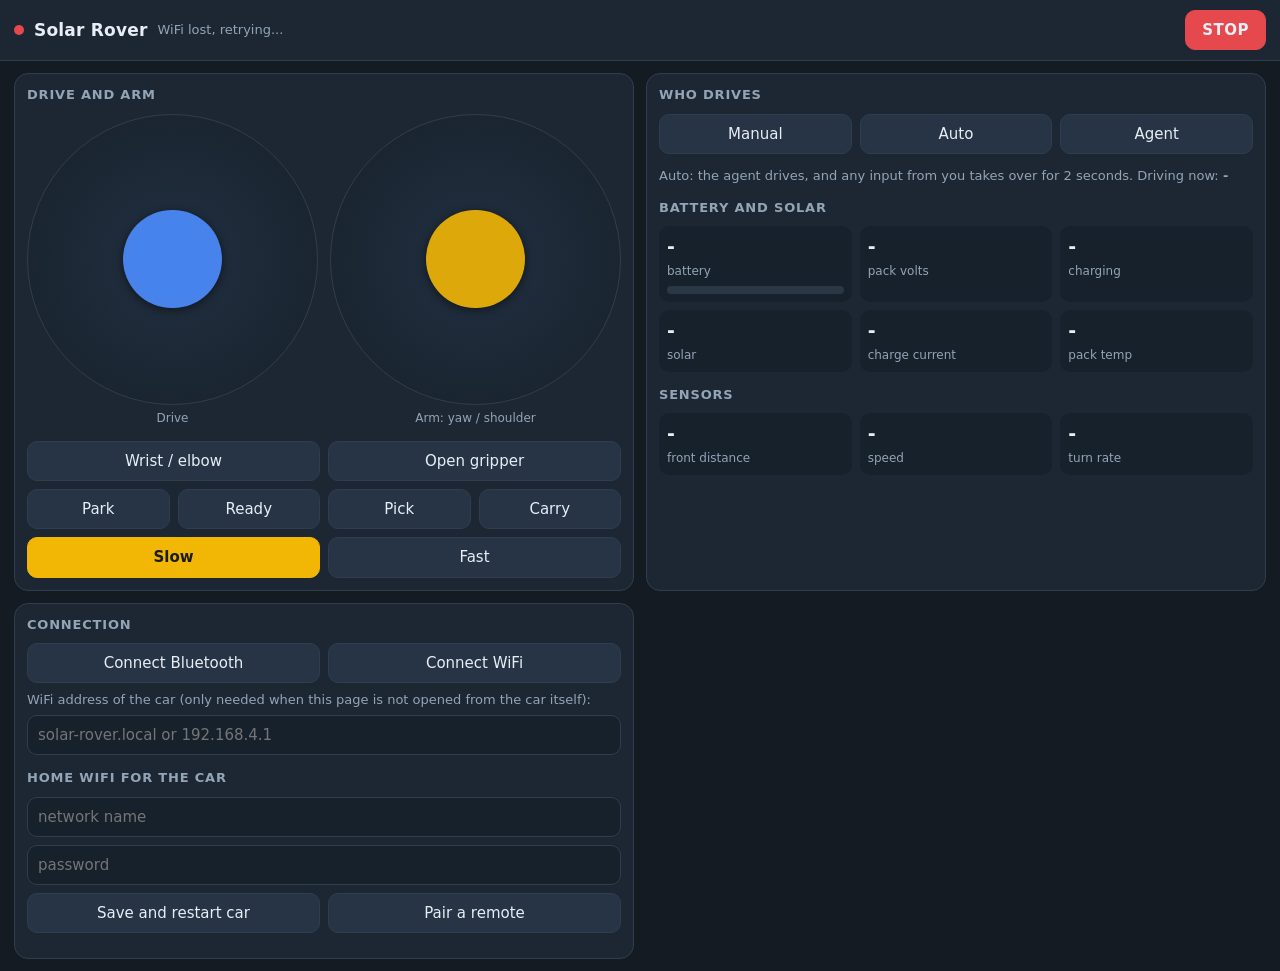
==== firmware/car/web/index.html @ 282fd170 "Solar Rover v0.2: 3D parts, wiring, firmware, phone app, simulator and agent Co-Authored-By: Claude " ====
<!doctype html>
<html lang="en">
<head>
<meta charset="utf-8">
<meta name="viewport" content="width=device-width,initial-scale=1,maximum-scale=1,user-scalable=no">
<meta name="theme-color" content="#1d2733">
<title>Solar Rover</title>
<style>
:root{--bg:#141b23;--panel:#1d2733;--line:#2f3d4d;--text:#e8eef5;--muted:#93a4b6;--accent:#f2b705;--ok:#3fbf7f;--warn:#f2a33a;--bad:#e5484d;--blue:#4c8dff}
*{box-sizing:border-box;-webkit-tap-highlight-color:transparent}
html,body{margin:0;height:100%;background:var(--bg);color:var(--text);font:15px/1.35 system-ui,-apple-system,Segoe UI,Roboto,sans-serif;overscroll-behavior:none}
body{display:flex;flex-direction:column;min-height:100%;user-select:none;-webkit-user-select:none}
header{display:flex;align-items:center;gap:10px;padding:10px 14px;background:var(--panel);border-bottom:1px solid var(--line)}
header h1{font-size:17px;margin:0;font-weight:650;letter-spacing:.2px}
.dot{width:10px;height:10px;border-radius:50%;background:var(--bad);flex:none}
.dot.on{background:var(--ok)}
#link{color:var(--muted);font-size:13px;flex:1;white-space:nowrap;overflow:hidden;text-overflow:ellipsis}
button{font:inherit;color:var(--text);background:#263445;border:1px solid var(--line);border-radius:10px;padding:9px 12px;touch-action:manipulation}
button:active{background:#33465c}
button.sel{background:var(--accent);color:#1b1b1b;border-color:var(--accent);font-weight:650}
#stop{background:var(--bad);border-color:var(--bad);font-weight:750;letter-spacing:.5px;padding:9px 16px}
main{flex:1;display:grid;gap:12px;padding:12px 14px;grid-template-columns:1fr}
@media (min-width:760px){main{grid-template-columns:1fr 1fr}}
.card{background:var(--panel);border:1px solid var(--line);border-radius:14px;padding:12px}
.card h2{font-size:13px;text-transform:uppercase;letter-spacing:.8px;color:var(--muted);margin:0 0 10px;font-weight:600}
.row{display:flex;gap:8px;flex-wrap:wrap}
.row>button{flex:1}
.stats{display:grid;grid-template-columns:repeat(3,1fr);gap:8px}
.stat{background:#17212c;border-radius:10px;padding:8px}
.stat b{display:block;font-size:19px;font-variant-numeric:tabular-nums}
.stat span{font-size:12px;color:var(--muted)}
.bar{height:8px;border-radius:4px;background:#2a3846;overflow:hidden;margin-top:6px}
.bar i{display:block;height:100%;background:var(--ok);width:0}
.pads{display:grid;grid-template-columns:1fr 1fr;gap:12px}
.pad{position:relative;aspect-ratio:1;border-radius:50%;background:radial-gradient(circle,#223041 0,#1a2531 70%);border:1px solid var(--line);touch-action:none}
.pad .knob{position:absolute;left:50%;top:50%;width:34%;height:34%;margin:-17% 0 0 -17%;border-radius:50%;background:var(--blue);opacity:.9;box-shadow:0 2px 10px #0008;pointer-events:none}
.pad.arm .knob{background:var(--accent)}
.pad label{position:absolute;left:0;right:0;bottom:-22px;text-align:center;font-size:12px;color:var(--muted)}
.padwrap{padding-bottom:22px}
input{font:inherit;color:var(--text);background:#17212c;border:1px solid var(--line);border-radius:10px;padding:9px 10px;width:100%}
.muted{color:var(--muted);font-size:13px}
#warn{display:none;background:#4a2a12;border:1px solid var(--warn);color:#ffd9a8;border-radius:10px;padding:8px 10px;margin-bottom:10px}
</style>
</head>
<body>
<header>
  <div class="dot" id="dot"></div>
  <h1>Solar Rover</h1>
  <div id="link">connecting...</div>
  <button id="stop">STOP</button>
</header>
<main>
  <section class="card">
    <div id="warn"></div>
    <h2>Drive and arm</h2>
    <div class="pads">
      <div class="padwrap"><div class="pad" id="padL"><div class="knob"></div><label>Drive</label></div></div>
      <div class="padwrap"><div class="pad arm" id="padR"><div class="knob"></div><label id="armLabel">Arm: yaw / shoulder</label></div></div>
    </div>
    <div class="row" style="margin-top:14px">
      <button id="armAlt">Wrist / elbow</button>
      <button id="grip">Open gripper</button>
    </div>
    <div class="row" style="margin-top:8px">
      <button data-pose="park">Park</button><button data-pose="ready">Ready</button>
      <button data-pose="pick">Pick</button><button data-pose="carry">Carry</button>
    </div>
    <div class="row" style="margin-top:8px">
      <button id="slow" class="sel">Slow</button><button id="fast">Fast</button>
    </div>
  </section>

  <section class="card">
    <h2>Who drives</h2>
    <div class="row">
      <button data-mode="manual">Manual</button>
      <button data-mode="auto">Auto</button>
      <button data-mode="agent">Agent</button>
    </div>
    <p class="muted">Auto: the agent drives, and any input from you takes over for 2 seconds. Driving now: <b id="driver">-</b></p>
    <h2 style="margin-top:14px">Battery and solar</h2>
    <div class="stats">
      <div class="stat"><b id="pct">-</b><span>battery</span><div class="bar"><i id="pctbar"></i></div></div>
      <div class="stat"><b id="volt">-</b><span>pack volts</span></div>
      <div class="stat"><b id="chg">-</b><span>charging</span></div>
      <div class="stat"><b id="sol">-</b><span>solar</span></div>
      <div class="stat"><b id="cur">-</b><span>charge current</span></div>
      <div class="stat"><b id="temp">-</b><span>pack temp</span></div>
    </div>
    <h2 style="margin-top:14px">Sensors</h2>
    <div class="stats">
      <div class="stat"><b id="tof">-</b><span>front distance</span></div>
      <div class="stat"><b id="spd">-</b><span>speed</span></div>
      <div class="stat"><b id="yawr">-</b><span>turn rate</span></div>
    </div>
  </section>

  <section class="card">
    <h2>Connection</h2>
    <div class="row">
      <button id="bleBtn">Connect Bluetooth</button>
      <button id="wsBtn">Connect WiFi</button>
    </div>
    <p class="muted" style="margin:8px 0 6px">WiFi address of the car (only needed when this page is not opened from the car itself):</p>
    <input id="host" placeholder="solar-rover.local or 192.168.4.1">
    <h2 style="margin-top:14px">Home WiFi for the car</h2>
    <div class="row"><input id="ssid" placeholder="network name"><input id="pass" type="password" placeholder="password"></div>
    <div class="row" style="margin-top:8px"><button id="saveWifi">Save and restart car</button><button id="pair">Pair a remote</button></div>
    <p class="muted" id="reply"></p>
  </section>
</main>
<script>
(() => {
  const $ = id => document.getElementById(id);
  const NUS = '6e400001-b5a3-f393-e0a9-e50e24dcca9e', NUS_RX = '6e400002-b5a3-f393-e0a9-e50e24dcca9e', NUS_TX = '6e400003-b5a3-f393-e0a9-e50e24dcca9e';
  let ws = null, ble = null, bleBuf = '', connected = false;
  let armAlt = false, gripOpen = false, fast = false;
  const drive = {x: 0, y: 0, on: false}, armPad = {x: 0, y: 0, on: false};

  function setLink(on, text) { connected = on; $('dot').classList.toggle('on', on); $('link').textContent = text; }

  // ---------- transport ----------
  function send(line) {
    if (ws && ws.readyState === 1) ws.send(line);
    else if (ble) ble.writeValueWithoutResponse(new TextEncoder().encode(line + '\n')).catch(() => {});
  }
  function connectWs(host) {
    if (ws) try { ws.close(); } catch (e) {}
    ws = new WebSocket('ws://' + host + '/ws');
    setLink(false, 'connecting to ' + host + '...');
    ws.onopen = () => setLink(true, 'WiFi: ' + host);
    ws.onclose = () => { setLink(false, 'WiFi lost, retrying...'); setTimeout(() => connectWs(host), 1500); };
    ws.onmessage = e => onLine(e.data);
  }
  async function connectBle() {
    if (!navigator.bluetooth) { $('reply').textContent = 'This browser has no Web Bluetooth. Use Chrome on Android/desktop over https, or the Bluefruit Connect app (Controller > Control Pad).'; return; }
    try {
      const dev = await navigator.bluetooth.requestDevice({filters: [{services: [NUS]}]});
      const srv = await dev.gatt.connect();
      const svc = await srv.getPrimaryService(NUS);
      ble = await svc.getCharacteristic(NUS_RX);
      const tx = await svc.getCharacteristic(NUS_TX);
      await tx.startNotifications();
      tx.addEventListener('characteristicvaluechanged', ev => {
        bleBuf += new TextDecoder().decode(ev.target.value);
        let i; while ((i = bleBuf.indexOf('\n')) >= 0) { onLine(bleBuf.slice(0, i)); bleBuf = bleBuf.slice(i + 1); }
      });
      dev.addEventListener('gattserverdisconnected', () => { ble = null; setLink(false, 'Bluetooth disconnected'); });
      setLink(true, 'Bluetooth: ' + (dev.name || 'SolarRover'));
    } catch (e) { $('reply').textContent = 'Bluetooth: ' + e.message; }
  }

  // ---------- telemetry ----------
  function onLine(line) {
    if (!line || line[0] !== '{') { $('reply').textContent = line; return; }
    let t; try { t = JSON.parse(line); } catch (e) { return; }
    const pct = Math.round(t.bat_pct);
    $('pct').textContent = pct + '%';
    const bar = $('pctbar'); bar.style.width = pct + '%';
    bar.style.background = pct < 15 ? 'var(--bad)' : pct < 30 ? 'var(--warn)' : 'var(--ok)';
    $('volt').textContent = t.bat_v.toFixed(2) + ' V';
    $('chg').textContent = t.chg;
    $('sol').textContent = (t.sol_mw / 1000).toFixed(2) + ' W';
    $('cur').textContent = Math.round(t.chg_ma) + ' mA';
    $('temp').textContent = t.temp_c.toFixed(0) + ' °C';
    $('tof').textContent = t.tof < 0 ? '-' : (t.tof / 10).toFixed(0) + ' cm';
    const v = (t.spd[0] + t.spd[1] + t.spd[2] + t.spd[3]) / 4;
    $('spd').textContent = (v / 1000).toFixed(2) + ' m/s';
    $('yawr').textContent = t.imu[5].toFixed(0) + ' °/s';
    $('driver').textContent = t.src + (t.ovr ? ' (you have control)' : '');
    document.querySelectorAll('[data-mode]').forEach(b => b.classList.toggle('sel', b.dataset.mode === t.mode));
    const w = $('warn');
    if (t.crit) { w.style.display = 'block'; w.textContent = 'Battery critical: the car has parked and stopped. Put it in the sun or plug in the charger.'; }
    else if (t.low) { w.style.display = 'block'; w.textContent = 'Battery low: in Auto/Agent mode the car will look for sun and park.'; }
    else w.style.display = 'none';
  }

  // ---------- joysticks ----------
  function pad(el, state) {
    const knob = el.querySelector('.knob');
    let id = null;
    const move = e => {
      const r = el.getBoundingClientRect(), R = r.width / 2;
      let x = (e.clientX - r.left - R) / R, y = -(e.clientY - r.top - R) / R;
      const m = Math.hypot(x, y); if (m > 1) { x /= m; y /= m; }
      state.x = x; state.y = y;
      knob.style.transform = `translate(${x * R * 0.66}px,${-y * R * 0.66}px)`;
    };
    el.addEventListener('pointerdown', e => { id = e.pointerId; el.setPointerCapture(id); state.on = true; move(e); });
    el.addEventListener('pointermove', e => { if (e.pointerId === id) move(e); });
    const up = e => { if (e.pointerId !== id) return; id = null; state.on = false; state.x = state.y = 0; knob.style.transform = ''; };
    el.addEventListener('pointerup', up); el.addEventListener('pointercancel', up);
  }
  pad($('padL'), drive); pad($('padR'), armPad);

  const dz = v => Math.abs(v) < 0.08 ? 0 : v;
  let wasDriving = false, wasArming = false;
  setInterval(() => {
    if (!connected) return;
    const k = fast ? 1000 : 500;
    if (drive.on) { send(`V ${Math.round(dz(drive.y) * k)} ${Math.round(-dz(drive.x) * k * 0.8)}`); wasDriving = true; }
    else if (wasDriving) { send('V 0 0'); wasDriving = false; }
    if (armPad.on) {
      const [jx, jy] = armAlt ? ['wrist', 'elbow'] : ['yaw', 'shoulder'];
      send(`J ${jx} ${Math.round(-dz(armPad.x) * 90)}`);
      send(`J ${jy} ${Math.round((armAlt ? -1 : 1) * dz(armPad.y) * 60)}`);
      wasArming = true;
    } else if (wasArming) { wasArming = false; }
    if (!drive.on && !armPad.on) send('H');
  }, 60);

  // ---------- buttons ----------
  $('stop').onclick = () => send('S');
  $('armAlt').onclick = () => { armAlt = !armAlt; $('armAlt').classList.toggle('sel', armAlt); $('armLabel').textContent = armAlt ? 'Arm: wrist / elbow' : 'Arm: yaw / shoulder'; };
  $('grip').onclick = () => { gripOpen = !gripOpen; send('G ' + (gripOpen ? 90 : 0)); $('grip').textContent = gripOpen ? 'Close gripper' : 'Open gripper'; };
  document.querySelectorAll('[data-pose]').forEach(b => b.onclick = () => send('P ' + b.dataset.pose));
  document.querySelectorAll('[data-mode]').forEach(b => b.onclick = () => send('M ' + b.dataset.mode));
  $('slow').onclick = () => { fast = false; $('slow').classList.add('sel'); $('fast').classList.remove('sel'); };
  $('fast').onclick = () => { fast = true; $('fast').classList.add('sel'); $('slow').classList.remove('sel'); };
  $('bleBtn').onclick = connectBle;
  $('wsBtn').onclick = () => { const h = $('host').value.trim() || location.host; if (h) { localStorage.setItem('host', h); connectWs(h); } };
  $('saveWifi').onclick = () => { const s = $('ssid').value.trim(), p = $('pass').value; if (s && !/\s/.test(s + p)) { send(`WIFI ${s} ${p}`); setTimeout(() => send('RESTART'), 300); } else $('reply').textContent = 'Name and password cannot contain spaces.'; };
  $('pair').onclick = () => send('PAIR');

  // ---------- start ----------
  try { $('host').value = localStorage.getItem('host') || ''; } catch (e) {}
  if (location.protocol === 'http:' && location.host) connectWs(location.host);
  else setLink(false, 'not connected: use Bluetooth or enter the car address');
})();
</script>
</body>
</html>
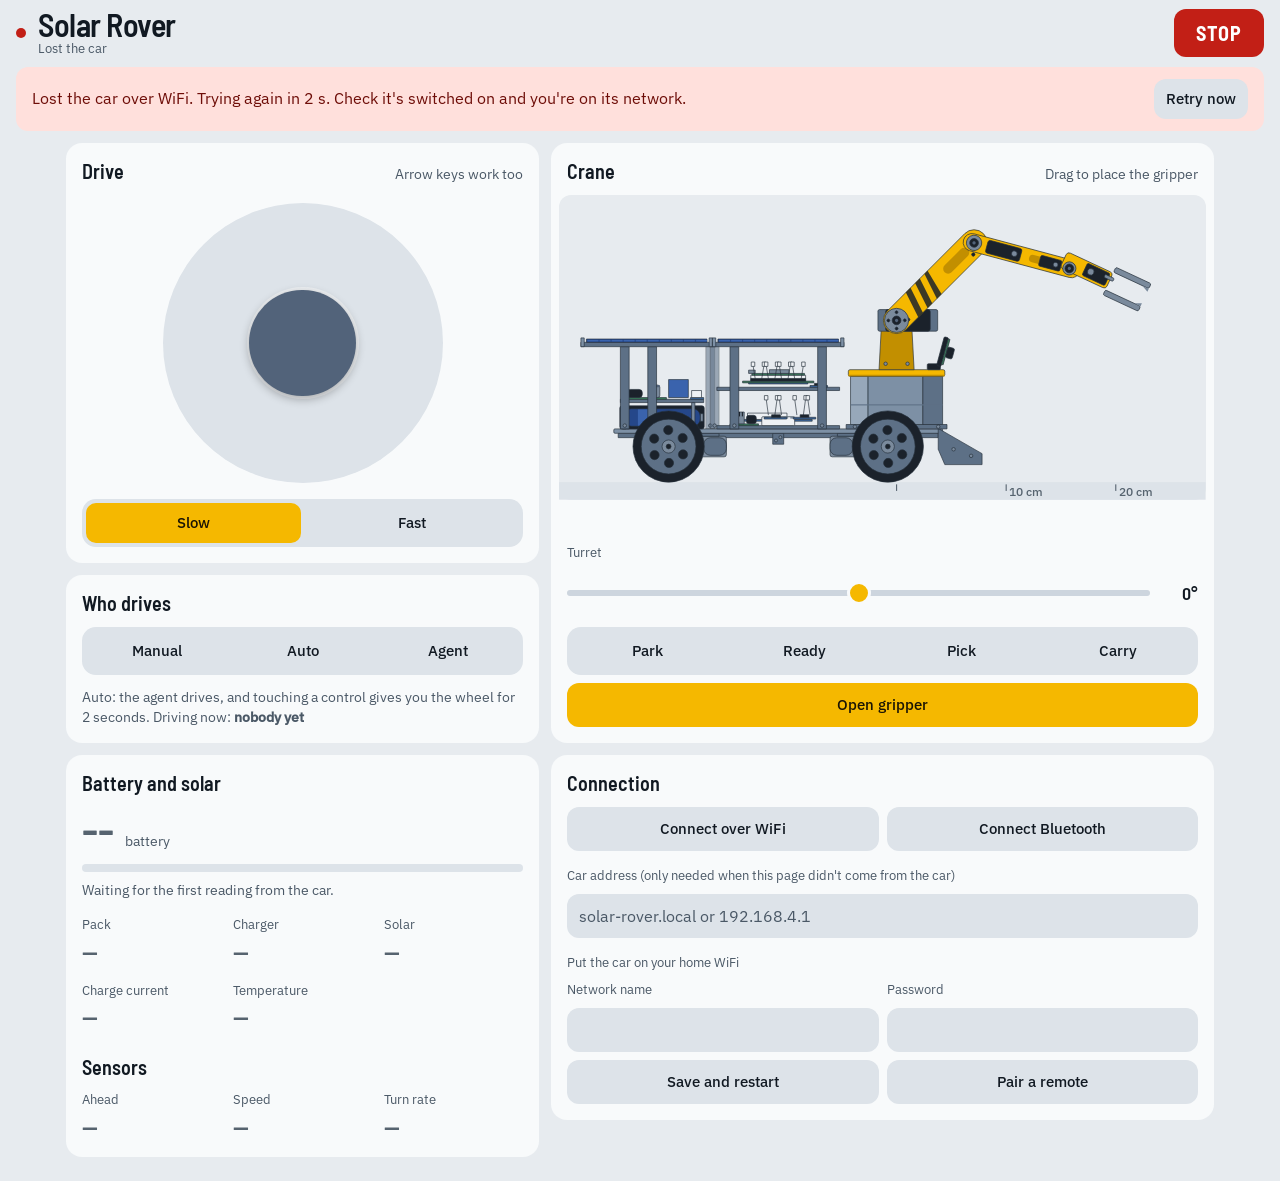
==== commit 986efdf7: "Field Service redesign: phone app, website and README banner Applies the design staged in the "Desig" ====
--- a/firmware/car/web/index.html
+++ b/firmware/car/web/index.html
@@ -2,139 +2,240 @@
 <html lang="en">
 <head>
 <meta charset="utf-8">
-<meta name="viewport" content="width=device-width,initial-scale=1,maximum-scale=1,user-scalable=no">
-<meta name="theme-color" content="#1d2733">
+<meta name="viewport" content="width=device-width,initial-scale=1,viewport-fit=cover">
+<meta name="theme-color" content="#11171e" media="(prefers-color-scheme: dark)">
+<meta name="theme-color" content="#e7ebef" media="(prefers-color-scheme: light)">
 <title>Solar Rover</title>
+<!-- scripts/embed_web.py inlines tokens.css, crane.js and the fonts when this page goes into the firmware -->
+<link rel="stylesheet" href="tokens.css">
 <style>
-:root{--bg:#141b23;--panel:#1d2733;--line:#2f3d4d;--text:#e8eef5;--muted:#93a4b6;--accent:#f2b705;--ok:#3fbf7f;--warn:#f2a33a;--bad:#e5484d;--blue:#4c8dff}
+/* The crane operator's console: drive on the left thumb, crane on the right, STOP always on screen. */
 *{box-sizing:border-box;-webkit-tap-highlight-color:transparent}
-html,body{margin:0;height:100%;background:var(--bg);color:var(--text);font:15px/1.35 system-ui,-apple-system,Segoe UI,Roboto,sans-serif;overscroll-behavior:none}
-body{display:flex;flex-direction:column;min-height:100%;user-select:none;-webkit-user-select:none}
-header{display:flex;align-items:center;gap:10px;padding:10px 14px;background:var(--panel);border-bottom:1px solid var(--line)}
-header h1{font-size:17px;margin:0;font-weight:650;letter-spacing:.2px}
-.dot{width:10px;height:10px;border-radius:50%;background:var(--bad);flex:none}
-.dot.on{background:var(--ok)}
-#link{color:var(--muted);font-size:13px;flex:1;white-space:nowrap;overflow:hidden;text-overflow:ellipsis}
-button{font:inherit;color:var(--text);background:#263445;border:1px solid var(--line);border-radius:10px;padding:9px 12px;touch-action:manipulation}
-button:active{background:#33465c}
-button.sel{background:var(--accent);color:#1b1b1b;border-color:var(--accent);font-weight:650}
-#stop{background:var(--bad);border-color:var(--bad);font-weight:750;letter-spacing:.5px;padding:9px 16px}
-main{flex:1;display:grid;gap:12px;padding:12px 14px;grid-template-columns:1fr}
-@media (min-width:760px){main{grid-template-columns:1fr 1fr}}
-.card{background:var(--panel);border:1px solid var(--line);border-radius:14px;padding:12px}
-.card h2{font-size:13px;text-transform:uppercase;letter-spacing:.8px;color:var(--muted);margin:0 0 10px;font-weight:600}
-.row{display:flex;gap:8px;flex-wrap:wrap}
-.row>button{flex:1}
-.stats{display:grid;grid-template-columns:repeat(3,1fr);gap:8px}
-.stat{background:#17212c;border-radius:10px;padding:8px}
-.stat b{display:block;font-size:19px;font-variant-numeric:tabular-nums}
-.stat span{font-size:12px;color:var(--muted)}
-.bar{height:8px;border-radius:4px;background:#2a3846;overflow:hidden;margin-top:6px}
-.bar i{display:block;height:100%;background:var(--ok);width:0}
-.pads{display:grid;grid-template-columns:1fr 1fr;gap:12px}
-.pad{position:relative;aspect-ratio:1;border-radius:50%;background:radial-gradient(circle,#223041 0,#1a2531 70%);border:1px solid var(--line);touch-action:none}
-.pad .knob{position:absolute;left:50%;top:50%;width:34%;height:34%;margin:-17% 0 0 -17%;border-radius:50%;background:var(--blue);opacity:.9;box-shadow:0 2px 10px #0008;pointer-events:none}
-.pad.arm .knob{background:var(--accent)}
-.pad label{position:absolute;left:0;right:0;bottom:-22px;text-align:center;font-size:12px;color:var(--muted)}
-.padwrap{padding-bottom:22px}
-input{font:inherit;color:var(--text);background:#17212c;border:1px solid var(--line);border-radius:10px;padding:9px 10px;width:100%}
-.muted{color:var(--muted);font-size:13px}
-#warn{display:none;background:#4a2a12;border:1px solid var(--warn);color:#ffd9a8;border-radius:10px;padding:8px 10px;margin-bottom:10px}
+html{background:var(--ground);color:var(--ink);font:400 16px/1.45 var(--text);overscroll-behavior:none;-webkit-text-size-adjust:100%}
+body{margin:0;min-height:100dvh;padding-bottom:env(safe-area-inset-bottom)}
+h1,h2{font-family:var(--display);font-weight:600;margin:0}
+p{margin:0}
+
+/* ---------- header ---------- */
+header{position:sticky;top:0;z-index:3;display:flex;align-items:center;gap:var(--s3);padding:var(--s2) var(--s4);padding-top:max(var(--s2),env(safe-area-inset-top));background:var(--ground)}
+.dot{width:10px;height:10px;border-radius:50%;background:var(--bad);flex:none;transition:background-color var(--t-ui) ease}
+body.connecting .dot{background:var(--warn);animation:pulse 1.2s ease-in-out infinite alternate}
+body.live .dot{background:var(--ok)}
+@keyframes pulse{to{opacity:.35}}
+.id{flex:1;min-width:0}
+h1{font-size:32px;line-height:1;letter-spacing:-.015em}
+#link{display:block;color:var(--ink-2);font-size:13px;white-space:nowrap;overflow:hidden;text-overflow:ellipsis}
+#stop{min-height:48px;padding:0 22px;border:0;border-radius:var(--r-m);background:var(--stop);color:var(--on-stop);font:700 20px/1 var(--display);letter-spacing:.04em;transition:transform var(--t-press) var(--ease-out)}
+#stop:active{transform:scale(.96);filter:brightness(.9)}
+
+/* ---------- link state banner: loading, lost, low battery ---------- */
+.banner{display:flex;align-items:center;gap:var(--s3);margin:0 var(--s4) var(--s3);padding:var(--s3) var(--s4);border-radius:var(--r-m);background:var(--raised);color:var(--ink)}
+.banner p{flex:1}
+.banner.warn{background:var(--warn-bg);color:var(--warn-ink)}
+.banner.bad{background:var(--bad-bg);color:var(--bad-ink)}
+.banner button{flex:none;min-height:40px}
+.banner[hidden]{display:none}
+
+/* ---------- layout ---------- */
+main{display:grid;gap:var(--s3);padding:0 var(--s4) var(--s5)}
+/* wide screens: drive on the left thumb, crane on the right, the rest below in reading order */
+@media (min-width:700px){
+  main{grid-template-columns:minmax(0,5fr) minmax(0,7fr);align-items:start;max-width:1180px;margin:0 auto}
+  #p-drive{grid-area:1/1}#p-crane{grid-area:1/2/3/3}#p-mode{grid-area:2/1}#p-bat{grid-area:3/1}#p-conn{grid-area:3/2}
+}
+section{background:var(--panel);border-radius:var(--r-l);padding:var(--s4)}
+h2{font-size:20px;line-height:1.2;margin-bottom:var(--s3)}
+.sub{display:flex;align-items:baseline;justify-content:space-between;gap:var(--s3)}
+.hint{color:var(--ink-2);font-size:14px;text-wrap:pretty}
+.label{display:block;font-size:13px;color:var(--ink-2);margin:var(--s4) 0 var(--s2)}
+
+/* ---------- buttons ---------- */
+button{font:500 15px/1.2 var(--text);color:var(--ink);background:var(--raised);border:0;border-radius:var(--r-m);min-height:44px;padding:var(--s2) var(--s3);touch-action:manipulation;cursor:pointer;
+  transition:transform var(--t-press) var(--ease-out),background-color var(--t-ui) ease}
+button:active{transform:scale(.97);background:var(--raised-2)}
+button.primary{background:var(--hazard);color:var(--on-hazard)}
+.row{display:flex;gap:var(--s2)}
+.row>*{flex:1}
+.seg{display:flex;gap:var(--s1);padding:var(--s1);background:var(--raised);border-radius:14px}
+.seg>button{flex:1;min-height:40px;background:transparent;border-radius:10px;padding:var(--s2) var(--s1)}
+.seg>button:active{background:var(--raised-2)}
+.seg>button.sel{background:var(--hazard);color:var(--on-hazard)}
+
+/* ---------- drive stick ---------- */
+.stick-wrap{display:grid;place-items:center;padding:var(--s2) 0 var(--s4)}
+.pad{position:relative;width:min(100%,280px);aspect-ratio:1;border-radius:50%;background:var(--raised);touch-action:none;cursor:grab}
+.pad::before{content:"";position:absolute;inset:30%;border-radius:50%;background:var(--panel);opacity:.6}
+.knob{position:absolute;left:31%;top:31%;width:38%;height:38%;border-radius:50%;background:var(--steel);pointer-events:none;box-shadow:0 3px 10px rgb(0 0 0 / .3)}
+/* the knob springs home with a little overshoot: a heavy, well-damped return */
+.knob.back{transition:transform .32s cubic-bezier(.34,1.36,.64,1)}
+.pad:focus-visible{outline-offset:6px}
+
+/* ---------- crane ---------- */
+.crane-box{margin:0 calc(-1 * var(--s2));border-radius:var(--r-m);background:var(--ground);cursor:crosshair}
+#craneStatus{min-height:1.45em;margin-top:var(--s2)}
+#craneStatus.err{color:var(--bad)}
+.yaw{display:flex;align-items:center;gap:var(--s3)}
+.yaw output{font:600 18px/1 var(--display);font-variant-numeric:tabular-nums;min-width:4ch;text-align:right}
+input[type=range]{flex:1;height:44px;margin:0;background:none;-webkit-appearance:none;appearance:none;cursor:pointer}
+input[type=range]::-webkit-slider-runnable-track{height:6px;border-radius:3px;background:var(--raised-2)}
+input[type=range]::-moz-range-track{height:6px;border-radius:3px;background:var(--raised-2)}
+input[type=range]::-webkit-slider-thumb{-webkit-appearance:none;width:24px;height:24px;margin-top:-9px;border-radius:50%;background:var(--hazard);border:3px solid var(--panel);transition:transform var(--t-press) var(--ease-out)}
+input[type=range]::-moz-range-thumb{width:18px;height:18px;border-radius:50%;background:var(--hazard);border:3px solid var(--panel)}
+input[type=range]:active::-webkit-slider-thumb{transform:scale(1.15)}
+
+/* ---------- telemetry ---------- */
+.battery{display:flex;align-items:baseline;gap:var(--s3)}
+.big{font:600 44px/1 var(--display);font-variant-numeric:tabular-nums;letter-spacing:-.01em}
+.bar{height:8px;border-radius:4px;background:var(--raised);overflow:hidden;margin:var(--s3) 0 var(--s1)}
+.bar i{display:block;height:100%;width:0;background:var(--ok);transition:width .5s var(--ease-out),background-color .3s ease}
+dl{display:grid;grid-template-columns:repeat(3,minmax(0,1fr));gap:var(--s4) var(--s3);margin:var(--s4) 0 0}
+dl div{min-width:0}
+dt{font-size:13px;color:var(--ink-2)}
+dd{margin:2px 0 0;font:600 25px/1.15 var(--display);font-variant-numeric:tabular-nums;white-space:nowrap;overflow:hidden;text-overflow:ellipsis}
+/* no reading yet, or the link dropped: numbers go grey so stale values never look live */
+body:not(.live) .tele :is(dd,.big){color:var(--ink-3)}
+.tele :is(dd,.big){transition:color .3s ease}
+#waiting{margin-top:var(--s2)}
+
+/* ---------- connection form ---------- */
+input:not([type]),input[type=password]{font:inherit;color:var(--ink);background:var(--raised);border:0;border-radius:var(--r-m);min-height:44px;padding:10px 12px;width:100%}
+input::placeholder{color:var(--ink-2);opacity:1}
+.form-row{display:grid;grid-template-columns:1fr 1fr;gap:var(--s2)}
+#reply:empty{display:none}
+#reply{margin-top:var(--s3)}
+
+@media (prefers-reduced-motion:reduce){
+  button,#stop,.knob.back,.bar i,.tele :is(dd,.big),.dot{transition:none}
+  button:active,#stop:active{transform:none}
+  body.connecting .dot{animation:none}
+}
 </style>
 </head>
-<body>
+<body class="connecting">
 <header>
-  <div class="dot" id="dot"></div>
-  <h1>Solar Rover</h1>
-  <div id="link">connecting...</div>
-  <button id="stop">STOP</button>
+  <div class="dot" aria-hidden="true"></div>
+  <div class="id">
+    <h1>Solar Rover</h1>
+    <span id="link">Connecting…</span>
+  </div>
+  <button id="stop" aria-label="Stop the car now (Escape)">STOP</button>
 </header>
+
+<div class="banner" id="linkBanner" role="status" aria-live="polite" hidden><p id="linkText"></p><button id="retry" hidden>Retry now</button></div>
+<div class="banner" id="warn" role="alert" hidden></div>
+
 <main>
-  <section class="card">
-    <div id="warn"></div>
-    <h2>Drive and arm</h2>
-    <div class="pads">
-      <div class="padwrap"><div class="pad" id="padL"><div class="knob"></div><label>Drive</label></div></div>
-      <div class="padwrap"><div class="pad arm" id="padR"><div class="knob"></div><label id="armLabel">Arm: yaw / shoulder</label></div></div>
-    </div>
-    <div class="row" style="margin-top:14px">
-      <button id="armAlt">Wrist / elbow</button>
-      <button id="grip">Open gripper</button>
-    </div>
-    <div class="row" style="margin-top:8px">
-      <button data-pose="park">Park</button><button data-pose="ready">Ready</button>
-      <button data-pose="pick">Pick</button><button data-pose="carry">Carry</button>
-    </div>
-    <div class="row" style="margin-top:8px">
-      <button id="slow" class="sel">Slow</button><button id="fast">Fast</button>
-    </div>
-  </section>
-
-  <section class="card">
-    <h2>Who drives</h2>
-    <div class="row">
-      <button data-mode="manual">Manual</button>
-      <button data-mode="auto">Auto</button>
-      <button data-mode="agent">Agent</button>
-    </div>
-    <p class="muted">Auto: the agent drives, and any input from you takes over for 2 seconds. Driving now: <b id="driver">-</b></p>
-    <h2 style="margin-top:14px">Battery and solar</h2>
-    <div class="stats">
-      <div class="stat"><b id="pct">-</b><span>battery</span><div class="bar"><i id="pctbar"></i></div></div>
-      <div class="stat"><b id="volt">-</b><span>pack volts</span></div>
-      <div class="stat"><b id="chg">-</b><span>charging</span></div>
-      <div class="stat"><b id="sol">-</b><span>solar</span></div>
-      <div class="stat"><b id="cur">-</b><span>charge current</span></div>
-      <div class="stat"><b id="temp">-</b><span>pack temp</span></div>
-    </div>
-    <h2 style="margin-top:14px">Sensors</h2>
-    <div class="stats">
-      <div class="stat"><b id="tof">-</b><span>front distance</span></div>
-      <div class="stat"><b id="spd">-</b><span>speed</span></div>
-      <div class="stat"><b id="yawr">-</b><span>turn rate</span></div>
-    </div>
-  </section>
-
-  <section class="card">
-    <h2>Connection</h2>
-    <div class="row">
-      <button id="bleBtn">Connect Bluetooth</button>
-      <button id="wsBtn">Connect WiFi</button>
-    </div>
-    <p class="muted" style="margin:8px 0 6px">WiFi address of the car (only needed when this page is not opened from the car itself):</p>
-    <input id="host" placeholder="solar-rover.local or 192.168.4.1">
-    <h2 style="margin-top:14px">Home WiFi for the car</h2>
-    <div class="row"><input id="ssid" placeholder="network name"><input id="pass" type="password" placeholder="password"></div>
-    <div class="row" style="margin-top:8px"><button id="saveWifi">Save and restart car</button><button id="pair">Pair a remote</button></div>
-    <p class="muted" id="reply"></p>
-  </section>
+    <section id="p-drive" aria-labelledby="hDrive">
+      <div class="sub"><h2 id="hDrive">Drive</h2><span class="hint">Arrow keys work too</span></div>
+      <div class="stick-wrap">
+        <div class="pad" id="pad" tabindex="0" role="application" aria-label="Drive stick. Drag, or use the arrow keys: up is forward, left and right turn."><div class="knob"></div></div>
+      </div>
+      <div class="seg" role="group" aria-label="Top speed">
+        <button id="slow" class="sel" aria-pressed="true">Slow</button><button id="fast" aria-pressed="false">Fast</button>
+      </div>
+    </section>
+    <section id="p-crane" aria-labelledby="hCrane">
+      <div class="sub"><h2 id="hCrane">Crane</h2><span class="hint">Drag to place the gripper</span></div>
+      <div class="crane-box" id="crane"></div>
+      <p class="hint" id="craneStatus" role="status" aria-live="polite"></p>
+      <label class="label" for="yaw">Turret</label>
+      <div class="yaw"><input type="range" id="yaw" min="-90" max="90" step="5" value="0" aria-describedby="yawOut"><output id="yawOut" for="yaw">0°</output></div>
+      <div class="seg" role="group" aria-label="Arm poses" style="margin-top:var(--s3)">
+        <button data-pose="park">Park</button><button data-pose="ready">Ready</button><button data-pose="pick">Pick</button><button data-pose="carry">Carry</button>
+      </div>
+      <button class="primary" id="grip" aria-pressed="false" style="width:100%;margin-top:var(--s2)">Open gripper</button>
+    </section>
+    <section id="p-mode" aria-labelledby="hMode">
+      <h2 id="hMode">Who drives</h2>
+      <div class="seg" role="group" aria-labelledby="hMode">
+        <button data-mode="manual" aria-pressed="false">Manual</button>
+        <button data-mode="auto" aria-pressed="false">Auto</button>
+        <button data-mode="agent" aria-pressed="false">Agent</button>
+      </div>
+      <p class="hint" style="margin-top:var(--s3)">Auto: the agent drives, and touching a control gives you the wheel for 2 seconds. Driving now: <b id="driver">nobody yet</b></p>
+    </section>
+    <section id="p-bat" class="tele" aria-labelledby="hBat">
+      <h2 id="hBat">Battery and solar</h2>
+      <div class="battery"><span class="big" id="pct">--</span><span class="hint">battery</span></div>
+      <div class="bar" aria-hidden="true"><i id="pctbar"></i></div>
+      <p class="hint" id="waiting">Waiting for the first reading from the car.</p>
+      <dl>
+        <div><dt>Pack</dt><dd id="volt">--</dd></div>
+        <div><dt>Charger</dt><dd id="chg">--</dd></div>
+        <div><dt>Solar</dt><dd id="sol">--</dd></div>
+        <div><dt>Charge current</dt><dd id="cur">--</dd></div>
+        <div><dt>Temperature</dt><dd id="temp">--</dd></div>
+      </dl>
+      <h2 style="margin-top:var(--s5)">Sensors</h2>
+      <dl style="margin-top:0">
+        <div><dt>Ahead</dt><dd id="tof">--</dd></div>
+        <div><dt>Speed</dt><dd id="spd">--</dd></div>
+        <div><dt>Turn rate</dt><dd id="yawr">--</dd></div>
+      </dl>
+    </section>
+    <section id="p-conn" aria-labelledby="hConn">
+      <h2 id="hConn">Connection</h2>
+      <div class="row">
+        <button id="wsBtn">Connect over WiFi</button>
+        <button id="bleBtn">Connect Bluetooth</button>
+      </div>
+      <label class="label" for="host">Car address (only needed when this page didn't come from the car)</label>
+      <input id="host" placeholder="solar-rover.local or 192.168.4.1" autocomplete="off" autocapitalize="off" spellcheck="false">
+      <span class="label">Put the car on your home WiFi</span>
+      <div class="form-row">
+        <div><label class="label" style="margin-top:0" for="ssid">Network name</label><input id="ssid" autocomplete="off" autocapitalize="off" spellcheck="false"></div>
+        <div><label class="label" style="margin-top:0" for="pass">Password</label><input id="pass" type="password" autocomplete="off"></div>
+      </div>
+      <div class="row" style="margin-top:var(--s2)"><button id="saveWifi">Save and restart</button><button id="pair">Pair a remote</button></div>
+      <p class="hint" id="reply" role="status" aria-live="polite"></p>
+    </section>
 </main>
+<script src="crane.js"></script>
 <script>
 (() => {
   const $ = id => document.getElementById(id);
   const NUS = '6e400001-b5a3-f393-e0a9-e50e24dcca9e', NUS_RX = '6e400002-b5a3-f393-e0a9-e50e24dcca9e', NUS_TX = '6e400003-b5a3-f393-e0a9-e50e24dcca9e';
-  let ws = null, ble = null, bleBuf = '', connected = false;
-  let armAlt = false, gripOpen = false, fast = false;
-  const drive = {x: 0, y: 0, on: false}, armPad = {x: 0, y: 0, on: false};
-
-  function setLink(on, text) { connected = on; $('dot').classList.toggle('on', on); $('link').textContent = text; }
+  const CHG = {idle: 'Idle', solar: 'Sun', wall: 'Wall', full: 'Full', off_temp: 'Temp stop', fault: 'Probe fault'};
+  let ws = null, ble = null, bleBuf = '', connected = false, live = false, retryTimer = null, retryAt = 0, host = '';
+  let gripOpen = false, fast = false;
+  const drive = {x: 0, y: 0, on: false};
+
+  // ---------- link state: connecting (loading), live, lost (error) ----------
+  function state(s, text, banner) {
+    connected = s === 'live';
+    document.body.classList.toggle('connecting', s === 'connecting');
+    document.body.classList.toggle('live', s === 'live' && live);
+    $('link').textContent = text;
+    $('linkBanner').hidden = !banner; $('linkText').textContent = banner || '';
+    $('linkBanner').className = 'banner' + (s === 'lost' ? ' bad' : '');
+    $('retry').hidden = s !== 'lost';
+  }
+  function mark(btn, on) { btn.classList.toggle('sel', on); btn.setAttribute('aria-pressed', on); }
 
   // ---------- transport ----------
   function send(line) {
     if (ws && ws.readyState === 1) ws.send(line);
     else if (ble) ble.writeValueWithoutResponse(new TextEncoder().encode(line + '\n')).catch(() => {});
   }
-  function connectWs(host) {
-    if (ws) try { ws.close(); } catch (e) {}
-    ws = new WebSocket('ws://' + host + '/ws');
-    setLink(false, 'connecting to ' + host + '...');
-    ws.onopen = () => setLink(true, 'WiFi: ' + host);
-    ws.onclose = () => { setLink(false, 'WiFi lost, retrying...'); setTimeout(() => connectWs(host), 1500); };
+  function connectWs(h) {
+    host = h; clearInterval(retryTimer);
+    if (ws) try { ws.onclose = null; ws.close(); } catch (e) {}
+    state('connecting', 'Connecting to ' + h + '…');
+    ws = new WebSocket('ws://' + h + '/ws');
+    ws.onopen = () => state('live', 'WiFi · ' + h);
+    ws.onclose = () => {
+      live = false; retryAt = Date.now() + 3000; clearInterval(retryTimer);
+      const tick = () => { const s = Math.ceil((retryAt - Date.now()) / 1000);
+        if (s <= 0) { clearInterval(retryTimer); connectWs(h); return; }
+        state('lost', 'Lost the car', `Lost the car over WiFi. Trying again in ${s} s. Check it's switched on and you're on its network.`); };
+      tick(); retryTimer = setInterval(tick, 250);
+    };
     ws.onmessage = e => onLine(e.data);
   }
   async function connectBle() {
-    if (!navigator.bluetooth) { $('reply').textContent = 'This browser has no Web Bluetooth. Use Chrome on Android/desktop over https, or the Bluefruit Connect app (Controller > Control Pad).'; return; }
+    if (!navigator.bluetooth) { $('reply').textContent = 'This browser has no Web Bluetooth. Use Chrome on Android or a computer over https, or the Bluefruit Connect app (Controller, then Control Pad).'; return; }
     try {
+      state('connecting', 'Looking for the car over Bluetooth…');
       const dev = await navigator.bluetooth.requestDevice({filters: [{services: [NUS]}]});
       const srv = await dev.gatt.connect();
       const svc = await srv.getPrimaryService(NUS);
@@ -145,87 +246,132 @@
         bleBuf += new TextDecoder().decode(ev.target.value);
         let i; while ((i = bleBuf.indexOf('\n')) >= 0) { onLine(bleBuf.slice(0, i)); bleBuf = bleBuf.slice(i + 1); }
       });
-      dev.addEventListener('gattserverdisconnected', () => { ble = null; setLink(false, 'Bluetooth disconnected'); });
-      setLink(true, 'Bluetooth: ' + (dev.name || 'SolarRover'));
-    } catch (e) { $('reply').textContent = 'Bluetooth: ' + e.message; }
+      dev.addEventListener('gattserverdisconnected', () => { ble = null; live = false; state('lost', 'Bluetooth disconnected', 'Bluetooth dropped. Tap Connect Bluetooth to pair again.'); $('retry').hidden = true; });
+      state('live', 'Bluetooth · ' + (dev.name || 'SolarRover'));
+    } catch (e) { state('lost', 'Not connected', 'Bluetooth: ' + e.message); $('retry').hidden = true; }
   }
 
   // ---------- telemetry ----------
+  let craneBusy = 0;
   function onLine(line) {
     if (!line || line[0] !== '{') { $('reply').textContent = line; return; }
     let t; try { t = JSON.parse(line); } catch (e) { return; }
+    if (!live) { live = true; document.body.classList.add('live'); $('waiting').hidden = true; }
     const pct = Math.round(t.bat_pct);
     $('pct').textContent = pct + '%';
     const bar = $('pctbar'); bar.style.width = pct + '%';
     bar.style.background = pct < 15 ? 'var(--bad)' : pct < 30 ? 'var(--warn)' : 'var(--ok)';
     $('volt').textContent = t.bat_v.toFixed(2) + ' V';
-    $('chg').textContent = t.chg;
+    $('chg').textContent = CHG[t.chg] || t.chg;
     $('sol').textContent = (t.sol_mw / 1000).toFixed(2) + ' W';
     $('cur').textContent = Math.round(t.chg_ma) + ' mA';
     $('temp').textContent = t.temp_c.toFixed(0) + ' °C';
-    $('tof').textContent = t.tof < 0 ? '-' : (t.tof / 10).toFixed(0) + ' cm';
+    $('tof').textContent = t.tof < 0 ? 'clear' : (t.tof / 10).toFixed(0) + ' cm';
     const v = (t.spd[0] + t.spd[1] + t.spd[2] + t.spd[3]) / 4;
     $('spd').textContent = (v / 1000).toFixed(2) + ' m/s';
     $('yawr').textContent = t.imu[5].toFixed(0) + ' °/s';
     $('driver').textContent = t.src + (t.ovr ? ' (you have control)' : '');
-    document.querySelectorAll('[data-mode]').forEach(b => b.classList.toggle('sel', b.dataset.mode === t.mode));
+    document.querySelectorAll('[data-mode]').forEach(b => mark(b, b.dataset.mode === t.mode));
+    if (t.arm) {   // the drawing shows where the arm really is
+      crane.setActual({shoulder: t.arm[1], elbow: t.arm[2], wrist: t.arm[3], grip: t.arm[4]});
+      if (Date.now() > craneBusy) {
+        $('yaw').value = Math.round(t.arm[0]); $('yawOut').textContent = Math.round(t.arm[0]) + '°';
+        gripOpen = t.arm[4] > 40; $('grip').textContent = gripOpen ? 'Close gripper' : 'Open gripper'; $('grip').setAttribute('aria-pressed', gripOpen);
+      }
+    }
     const w = $('warn');
-    if (t.crit) { w.style.display = 'block'; w.textContent = 'Battery critical: the car has parked and stopped. Put it in the sun or plug in the charger.'; }
-    else if (t.low) { w.style.display = 'block'; w.textContent = 'Battery low: in Auto/Agent mode the car will look for sun and park.'; }
-    else w.style.display = 'none';
-  }
-
-  // ---------- joysticks ----------
-  function pad(el, state) {
-    const knob = el.querySelector('.knob');
-    let id = null;
-    const move = e => {
-      const r = el.getBoundingClientRect(), R = r.width / 2;
-      let x = (e.clientX - r.left - R) / R, y = -(e.clientY - r.top - R) / R;
-      const m = Math.hypot(x, y); if (m > 1) { x /= m; y /= m; }
-      state.x = x; state.y = y;
-      knob.style.transform = `translate(${x * R * 0.66}px,${-y * R * 0.66}px)`;
-    };
-    el.addEventListener('pointerdown', e => { id = e.pointerId; el.setPointerCapture(id); state.on = true; move(e); });
-    el.addEventListener('pointermove', e => { if (e.pointerId === id) move(e); });
-    const up = e => { if (e.pointerId !== id) return; id = null; state.on = false; state.x = state.y = 0; knob.style.transform = ''; };
-    el.addEventListener('pointerup', up); el.addEventListener('pointercancel', up);
-  }
-  pad($('padL'), drive); pad($('padR'), armPad);
+    w.className = 'banner ' + (t.crit ? 'bad' : 'warn');
+    if (t.crit) { w.hidden = false; w.textContent = 'Battery critical. The car has parked and stopped. Put it in the sun or plug in the charger.'; }
+    else if (t.low) { w.hidden = false; w.textContent = 'Battery low. In Auto or Agent mode the car will look for sun and park.'; }
+    else w.hidden = true;
+  }
+
+  // ---------- drive stick: pointer and keyboard ----------
+  const pad = $('pad'), knob = pad.querySelector('.knob');
+  const showKnob = () => { const R = pad.clientWidth / 2; knob.style.transform = drive.on ? `translate(${drive.x * R * 0.62}px,${-drive.y * R * 0.62}px)` : ''; };
+  let pid = null;
+  const move = e => {
+    const r = pad.getBoundingClientRect(), R = r.width / 2;
+    let x = (e.clientX - r.left - R) / R, y = -(e.clientY - r.top - R) / R;
+    const m = Math.hypot(x, y); if (m > 1) { x /= m; y /= m; }
+    drive.x = x; drive.y = y; showKnob();
+  };
+  // the knob follows the finger 1:1 and only springs home on release
+  pad.addEventListener('pointerdown', e => { pid = e.pointerId; pad.setPointerCapture(pid); knob.classList.remove('back'); drive.on = true; move(e); });
+  pad.addEventListener('pointermove', e => { if (e.pointerId === pid) move(e); });
+  const release = e => { if (e && e.pointerId !== pid) return; pid = null; drive.on = false; drive.x = drive.y = 0; knob.classList.add('back'); showKnob(); };
+  pad.addEventListener('pointerup', release); pad.addEventListener('pointercancel', release); pad.addEventListener('lostpointercapture', release);
+  const keys = new Set(), KEYMAP = {ArrowUp: [0, 1], KeyW: [0, 1], ArrowDown: [0, -1], KeyS: [0, -1], ArrowLeft: [-1, 0], KeyA: [-1, 0], ArrowRight: [1, 0], KeyD: [1, 0]};
+  const fromKeys = () => {
+    let x = 0, y = 0; keys.forEach(k => { x += KEYMAP[k][0]; y += KEYMAP[k][1]; });
+    const m = Math.hypot(x, y) || 1; drive.x = x / m; drive.y = y / m; drive.on = keys.size > 0;
+    knob.classList.toggle('back', !drive.on); showKnob();
+  };
+  pad.addEventListener('keydown', e => { if (KEYMAP[e.code]) { keys.add(e.code); fromKeys(); e.preventDefault(); } });
+  pad.addEventListener('keyup', e => { if (keys.delete(e.code)) fromKeys(); });
+  pad.addEventListener('blur', () => { keys.clear(); fromKeys(); });
+  document.addEventListener('keydown', e => { if (e.key === 'Escape') { send('S'); keys.clear(); fromKeys(); } });
 
   const dz = v => Math.abs(v) < 0.08 ? 0 : v;
-  let wasDriving = false, wasArming = false;
+  let wasDriving = false;
   setInterval(() => {
     if (!connected) return;
     const k = fast ? 1000 : 500;
     if (drive.on) { send(`V ${Math.round(dz(drive.y) * k)} ${Math.round(-dz(drive.x) * k * 0.8)}`); wasDriving = true; }
-    else if (wasDriving) { send('V 0 0'); wasDriving = false; }
-    if (armPad.on) {
-      const [jx, jy] = armAlt ? ['wrist', 'elbow'] : ['yaw', 'shoulder'];
-      send(`J ${jx} ${Math.round(-dz(armPad.x) * 90)}`);
-      send(`J ${jy} ${Math.round((armAlt ? -1 : 1) * dz(armPad.y) * 60)}`);
-      wasArming = true;
-    } else if (wasArming) { wasArming = false; }
-    if (!drive.on && !armPad.on) send('H');
+    else { if (wasDriving) { send('V 0 0'); wasDriving = false; } send('H'); }
   }, 60);
+
+  // ---------- crane: drag the gripper, the car gets absolute joint targets ----------
+  let lastArm = 0, pendingArm = null;
+  const sendArm = () => { if (!pendingArm) return; const c = pendingArm; pendingArm = null; lastArm = Date.now();
+    send(`A * ${Math.round(c.shoulder)} ${Math.round(c.elbow)} ${Math.round(c.wrist)} *`); };
+  const crane = new SolarCrane.Crane($('crane'), {
+    follow: 'external',
+    label: 'Crane arm, side view. Drag to place the gripper.',
+    onCommand: c => {
+      craneBusy = Date.now() + 1500;
+      pendingArm = c;
+      if (Date.now() - lastArm > 100) sendArm(); else setTimeout(sendArm, 100);
+      if (!live) crane.setActual(c);          // no car yet: preview the move
+    },
+    onStatus: (text, err) => { $('craneStatus').textContent = text; $('craneStatus').classList.toggle('err', err); }
+  });
+  // poses go as the firmware's own named poses, so its one-servo-at-a-time sequencing applies
+  document.querySelectorAll('[data-pose]').forEach(b => b.onclick = () => {
+    craneBusy = Date.now() + 1500; send('P ' + b.dataset.pose);
+    const p = SolarCrane.POSES[b.dataset.pose];
+    crane.cmd = {shoulder: p[0], elbow: p[1], wrist: p[2], grip: p[3]};
+    if (!live) crane.setActual(crane.cmd);
+    gripOpen = p[3] > 40; $('grip').textContent = gripOpen ? 'Close gripper' : 'Open gripper'; $('grip').setAttribute('aria-pressed', gripOpen);
+  });
+  $('grip').onclick = () => {
+    craneBusy = Date.now() + 1500; gripOpen = !gripOpen; send('G ' + (gripOpen ? 90 : 0));
+    crane.cmd.grip = gripOpen ? 90 : 0; if (!live) crane.setActual(crane.cmd);
+    $('grip').textContent = gripOpen ? 'Close gripper' : 'Open gripper'; $('grip').setAttribute('aria-pressed', gripOpen);
+  };
+  let lastYaw = 0;
+  $('yaw').addEventListener('input', e => {
+    craneBusy = Date.now() + 1500; $('yawOut').textContent = e.target.value + '°';
+    if (Date.now() - lastYaw > 100) { lastYaw = Date.now(); send(`A ${e.target.value} * * * *`); }
+  });
+  $('yaw').addEventListener('change', e => send(`A ${e.target.value} * * * *`));
 
   // ---------- buttons ----------
   $('stop').onclick = () => send('S');
-  $('armAlt').onclick = () => { armAlt = !armAlt; $('armAlt').classList.toggle('sel', armAlt); $('armLabel').textContent = armAlt ? 'Arm: wrist / elbow' : 'Arm: yaw / shoulder'; };
-  $('grip').onclick = () => { gripOpen = !gripOpen; send('G ' + (gripOpen ? 90 : 0)); $('grip').textContent = gripOpen ? 'Close gripper' : 'Open gripper'; };
-  document.querySelectorAll('[data-pose]').forEach(b => b.onclick = () => send('P ' + b.dataset.pose));
   document.querySelectorAll('[data-mode]').forEach(b => b.onclick = () => send('M ' + b.dataset.mode));
-  $('slow').onclick = () => { fast = false; $('slow').classList.add('sel'); $('fast').classList.remove('sel'); };
-  $('fast').onclick = () => { fast = true; $('fast').classList.add('sel'); $('slow').classList.remove('sel'); };
+  $('slow').onclick = () => { fast = false; mark($('slow'), true); mark($('fast'), false); };
+  $('fast').onclick = () => { fast = true; mark($('fast'), true); mark($('slow'), false); };
   $('bleBtn').onclick = connectBle;
-  $('wsBtn').onclick = () => { const h = $('host').value.trim() || location.host; if (h) { localStorage.setItem('host', h); connectWs(h); } };
-  $('saveWifi').onclick = () => { const s = $('ssid').value.trim(), p = $('pass').value; if (s && !/\s/.test(s + p)) { send(`WIFI ${s} ${p}`); setTimeout(() => send('RESTART'), 300); } else $('reply').textContent = 'Name and password cannot contain spaces.'; };
-  $('pair').onclick = () => send('PAIR');
+  $('retry').onclick = () => host && connectWs(host);
+  $('wsBtn').onclick = () => { const h = $('host').value.trim() || location.host; if (h) { try { localStorage.setItem('host', h); } catch (e) {} connectWs(h); } else $('reply').textContent = 'Type the car address first.'; };
+  $('saveWifi').onclick = () => { const s = $('ssid').value.trim(), p = $('pass').value; if (s && !/\s/.test(s + p)) { send(`WIFI ${s} ${p}`); setTimeout(() => send('RESTART'), 300); $('reply').textContent = 'Saved. The car is restarting on ' + s + '.'; } else $('reply').textContent = 'The network name and password can\'t contain spaces.'; };
+  $('pair').onclick = () => { send('PAIR'); $('reply').textContent = 'Pairing: switch the remote on within 60 seconds.'; };
 
   // ---------- start ----------
-  try { $('host').value = localStorage.getItem('host') || ''; } catch (e) {}
+  let saved = ''; try { saved = localStorage.getItem('host') || ''; } catch (e) {}
+  $('host').value = saved;
   if (location.protocol === 'http:' && location.host) connectWs(location.host);
-  else setLink(false, 'not connected: use Bluetooth or enter the car address');
+  else state('idle', 'Not connected', 'Not connected yet. Use Bluetooth, or type the car address under Connection.');
 })();
 </script>
 </body>
--- a/firmware/car/web/tokens.css
+++ b/firmware/car/web/tokens.css
@@ -0,0 +1,97 @@
+/* Solar Rover design tokens, shared by the phone app (index.html, served from the car)
+   and the website (docs/index.html). "Field Service": the console and field manual of
+   a Red Alert 2 style repair vehicle. Steel blue-grey, hazard yellow for the crane and
+   for "selected / happening now", signal red for STOP and nothing else.
+   Fonts: Barlow Semi Condensed and IBM Plex Sans, both SIL Open Font License (fonts/). */
+
+@font-face{font-family:"Barlow SC";src:url(fonts/barlow-sc-600.woff2) format("woff2");font-weight:600;font-display:swap}
+@font-face{font-family:"Barlow SC";src:url(fonts/barlow-sc-700.woff2) format("woff2");font-weight:700;font-display:swap}
+@font-face{font-family:"Plex";src:url(fonts/plex-sans-400.woff2) format("woff2");font-weight:400;font-display:swap}
+@font-face{font-family:"Plex";src:url(fonts/plex-sans-500.woff2) format("woff2");font-weight:500;font-display:swap}
+
+:root{
+  color-scheme:light dark;
+  /* night shift (dark) */
+  --ground:#11171e; --panel:#19222c; --raised:#232e3a; --raised-2:#2d3a48; --rule:#2a3542;
+  --ink:#ecf0f4; --ink-2:#a5b2c0; --ink-3:#7b8999;
+  --steel:#c1ccd8; --steel-2:#8797a9; --hull:#6f8297; --hull-2:#8698ab; --hull-3:#53657a; --tire:#0b0f14;
+  --hazard:#f5b800; --on-hazard:#1a1404; --hazard-ink:#f5b800;
+  --stop:#d22a20; --on-stop:#ffffff;
+  --ok:#3ccf8a; --warn:#f0a020; --bad:#ff6b5e;
+  --warn-bg:#3a2a10; --warn-ink:#ffd98c; --bad-bg:#45161a; --bad-ink:#ffc2bc;
+  --cell:#1d3a72; --cell-2:#2b5296;
+  --line:#0b0f14; --hazard-2:#b58800; --pcb:#2c6a4c; --pcb-2:#2a5384; --plug:#c9d1d9;
+
+  --display:"Barlow SC","Arial Narrow",system-ui,sans-serif;
+  --text:"Plex",system-ui,-apple-system,"Segoe UI",Roboto,sans-serif;
+
+  /* 4 px spacing scale */
+  --s1:4px; --s2:8px; --s3:12px; --s4:16px; --s5:24px; --s6:32px; --s7:48px; --s8:64px; --s9:96px; --s10:128px;
+  --r-s:8px; --r-m:12px; --r-l:16px;
+
+  /* motion: strong ease-out for responses, ease-in-out for things moving on screen */
+  --ease-out:cubic-bezier(.23,1,.32,1);
+  --ease-in-out:cubic-bezier(.77,0,.175,1);
+  --t-press:140ms; --t-ui:200ms;
+}
+@media (prefers-color-scheme:light){:root:not([data-theme=dark]){
+  /* workshop daylight (light) */
+  --ground:#e7ebef; --panel:#f8fafb; --raised:#dde3e9; --raised-2:#cdd5de; --rule:#cfd7df;
+  --ink:#111922; --ink-2:#4a5866; --ink-3:#56636f;
+  --steel:#52637a; --steel-2:#7a8a9c; --hull:#7d90a5; --hull-2:#97a8ba; --hull-3:#5d7086; --tire:#1b222b;
+  --hazard-ink:#7a4f00;
+  --stop:#c21f16;
+  --ok:#13804f; --warn:#a65c00; --bad:#c21f16;
+  --warn-bg:#fff1d1; --warn-ink:#5c3700; --bad-bg:#ffe0dc; --bad-ink:#6e0d08;
+  --cell:#25478a; --cell-2:#3a63ad;
+  --line:#26303b; --hazard-2:#c28f00; --pcb:#3a7e5b; --pcb-2:#3b679e; --plug:#eef1f4;
+}}
+:root[data-theme=light]{
+  --ground:#e7ebef; --panel:#f8fafb; --raised:#dde3e9; --raised-2:#cdd5de; --rule:#cfd7df;
+  --ink:#111922; --ink-2:#4a5866; --ink-3:#56636f;
+  --steel:#52637a; --steel-2:#7a8a9c; --hull:#7d90a5; --hull-2:#97a8ba; --hull-3:#5d7086; --tire:#1b222b;
+  --hazard-ink:#7a4f00;
+  --stop:#c21f16;
+  --ok:#13804f; --warn:#a65c00; --bad:#c21f16;
+  --warn-bg:#fff1d1; --warn-ink:#5c3700; --bad-bg:#ffe0dc; --bad-ink:#6e0d08;
+  --cell:#25478a; --cell-2:#3a63ad;
+  --line:#26303b; --hazard-2:#c28f00; --pcb:#3a7e5b; --pcb-2:#3b679e; --plug:#eef1f4;
+}
+
+/* browser surfaces carry the design too */
+::selection{background:var(--hazard);color:var(--on-hazard)}
+:focus-visible{outline:2px solid var(--hazard);outline-offset:3px}
+input,textarea{caret-color:var(--hazard)}
+html{scrollbar-color:var(--raised-2) var(--ground)}
+
+/* the crane drawing (crane.js), used by the app and the website */
+.crane{display:block;width:100%;height:auto;touch-action:none;user-select:none;-webkit-user-select:none}
+/* parts are drawn like a manual's cutaway: flat fills with a thin ink outline */
+.crane .parts rect,.crane .parts circle,.crane .parts path{stroke:var(--line);stroke-width:.6;stroke-linejoin:round}
+.crane .parts .nl{stroke:none}
+.crane .hull{fill:var(--hull)} .crane .hull-top{fill:var(--hull-2)} .crane .hull-dark,.crane .post,.crane .rim,.crane .motor-can{fill:var(--hull-3)}
+.crane .post.back{opacity:.55}
+.crane .tire,.crane .hole,.crane .chip,.crane .servo,.crane .pin,.crane .band{fill:var(--tire)} .crane .band{opacity:.85}
+.crane .tread{fill:none;stroke:var(--hull-3);stroke-width:2.6;stroke-dasharray:2.2 3.3;opacity:.7}
+.crane .metal,.crane .motor,.crane .bolt,.crane .finger{fill:var(--steel-2)} .crane .metal-lt{fill:var(--steel)}
+.crane .servo-2{fill:var(--hull-3)}
+.crane .cell,.crane .batt{fill:var(--cell)} .crane .cell-2,.crane .batt-2,.crane .relay{fill:var(--cell-2)}
+.crane .pcb{fill:var(--pcb)} .crane .pcb-2{fill:var(--pcb-2)} .crane .plug,.crane .term{fill:var(--plug)} .crane .lever{fill:var(--steel-2)}
+.crane .boom{fill:var(--hazard)} .crane .boom-2{fill:var(--hazard-2)}
+.crane .wire{fill:none;stroke:var(--steel-2);stroke-width:1.1;stroke-linecap:round}
+.crane .callouts{pointer-events:none}
+.crane .leader{stroke:var(--ink-3);stroke-width:.8}
+.crane .callout{fill:var(--panel);stroke:var(--ink-2);stroke-width:1.2} .crane .callout-dot{fill:var(--ink-2)}
+.crane .callout-n{fill:var(--ink);font:600 12px var(--display);text-anchor:middle}
+.crane .floor{fill:var(--raised)} .crane .scale{fill:var(--ink-3);font:500 11px var(--text)}
+.crane .reach{fill:none;stroke:var(--hazard);stroke-width:1.5;stroke-dasharray:3 5;opacity:0;transition:opacity var(--t-ui) ease}
+.crane.dragging .reach,.crane.show-reach .reach{opacity:.55}
+.crane .ball{fill:#f2efe6;stroke:var(--steel-2);stroke-width:1}
+.crane .handle{fill:transparent;cursor:grab;outline:none}
+.crane .handle-ring{fill:none;stroke:var(--hazard);stroke-width:2;opacity:0;transition:opacity var(--t-ui) ease}
+.crane .handle:focus-visible + .handle-ring,.crane .handle:hover + .handle-ring,.crane.dragging .handle-ring{opacity:1}
+.crane.dragging .handle{cursor:grabbing}
+.crane .ghost{fill:var(--bad);opacity:0}
+.crane.blocked .ghost{opacity:.8}
+
+@media (prefers-reduced-motion:reduce){.crane .reach,.crane .handle-ring{transition:none}}
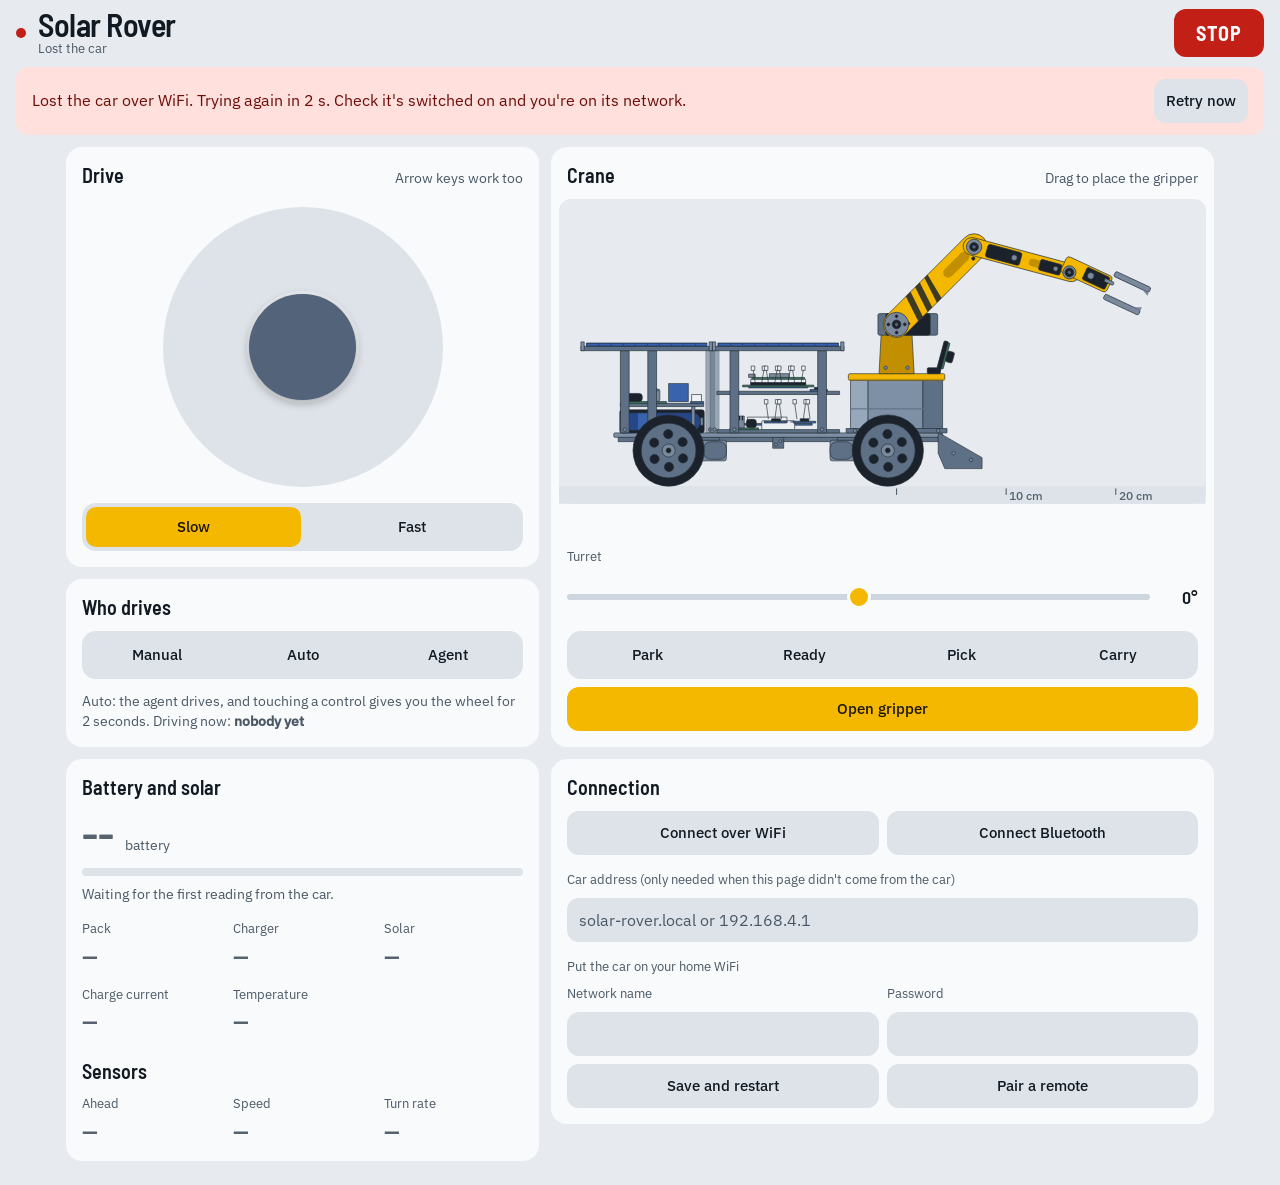
==== commit 8e46185b: "Check the phone app and website in a real browser against a fake car tools/app_check.js serves the r" ====
--- a/firmware/car/web/index.html
+++ b/firmware/car/web/index.html
@@ -33,7 +33,7 @@
 .banner p{flex:1}
 .banner.warn{background:var(--warn-bg);color:var(--warn-ink)}
 .banner.bad{background:var(--bad-bg);color:var(--bad-ink)}
-.banner button{flex:none;min-height:40px}
+.banner button{flex:none;min-height:44px}
 .banner[hidden]{display:none}
 
 /* ---------- layout ---------- */
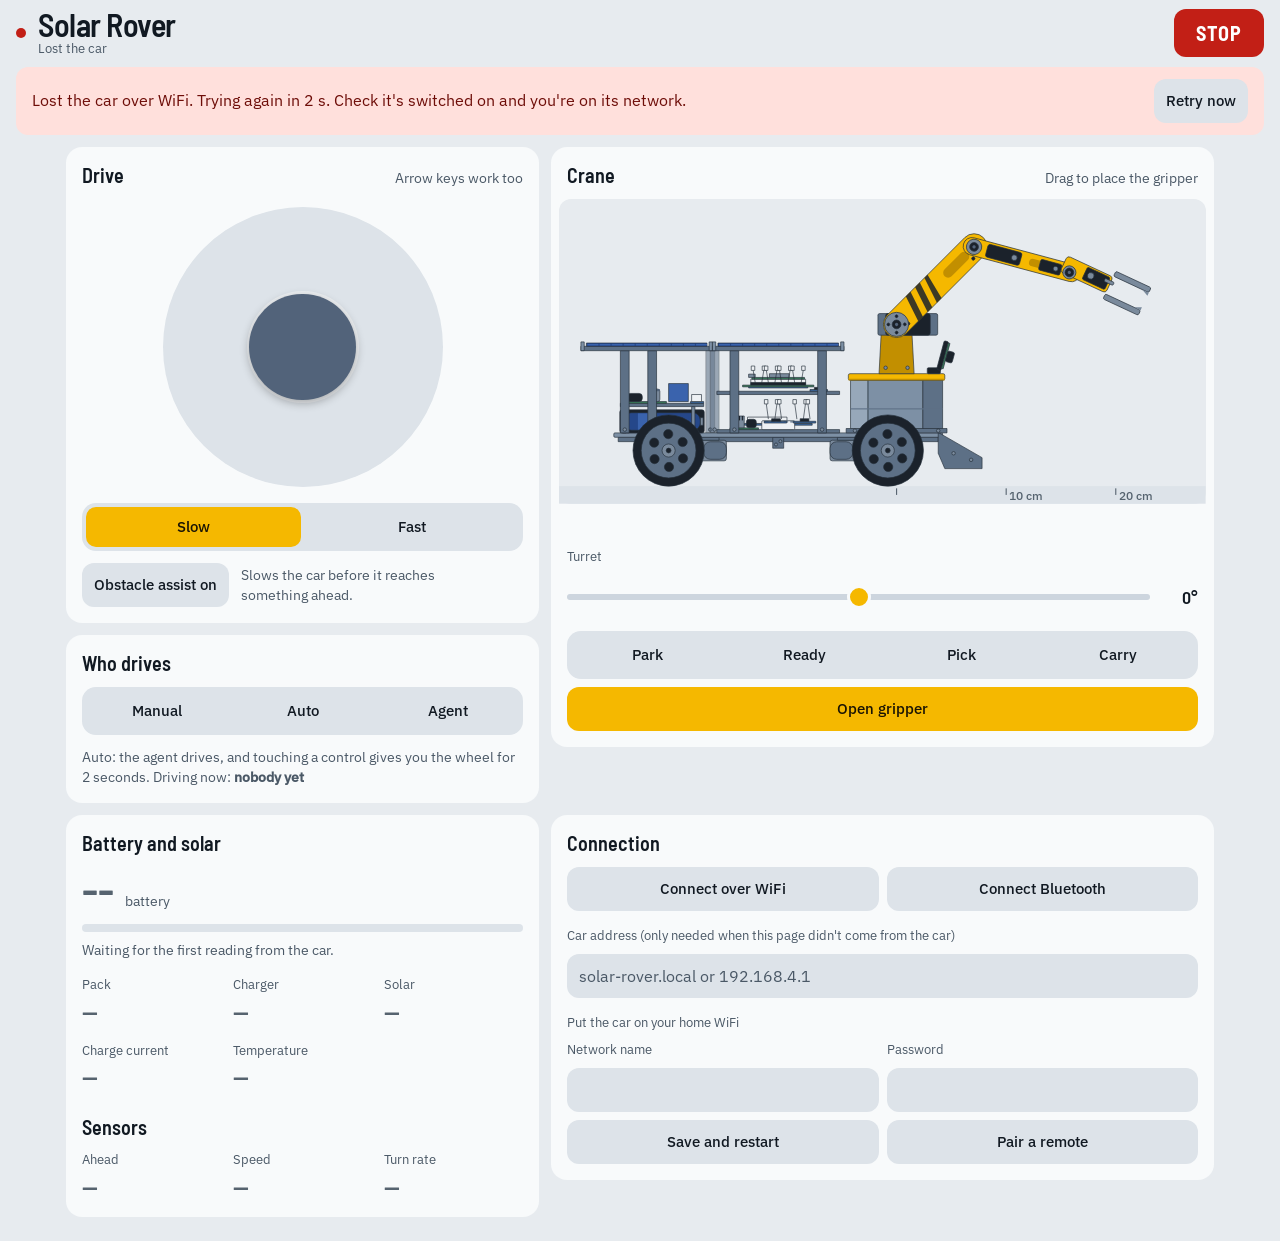
==== commit 76823060: "Obstacle assist for manual driving The agent has the corner guard and the forward stop, but nothing " ====
--- a/firmware/car/web/index.html
+++ b/firmware/car/web/index.html
@@ -56,6 +56,9 @@
 button.primary{background:var(--hazard);color:var(--on-hazard)}
 .row{display:flex;gap:var(--s2)}
 .row>*{flex:1}
+.assist{display:flex;align-items:center;gap:var(--s3);margin-top:var(--s3)}
+.assist button{flex:none}.assist .hint{margin:0}
+.assist .hint.on{color:var(--warn)}
 .seg{display:flex;gap:var(--s1);padding:var(--s1);background:var(--raised);border-radius:14px}
 .seg>button{flex:1;min-height:40px;background:transparent;border-radius:10px;padding:var(--s2) var(--s1)}
 .seg>button:active{background:var(--raised-2)}
@@ -132,6 +135,10 @@
       </div>
       <div class="seg" role="group" aria-label="Top speed">
         <button id="slow" class="sel" aria-pressed="true">Slow</button><button id="fast" aria-pressed="false">Fast</button>
+      </div>
+      <div class="assist">
+        <button id="assist" class="sel" aria-pressed="true" aria-describedby="assistHint">Obstacle assist on</button>
+        <p class="hint" id="assistHint" role="status" aria-live="polite">Slows the car before it reaches something ahead.</p>
       </div>
     </section>
     <section id="p-crane" aria-labelledby="hCrane">
@@ -169,6 +176,7 @@
       <h2 style="margin-top:var(--s5)">Sensors</h2>
       <dl style="margin-top:0">
         <div><dt>Ahead</dt><dd id="tof">--</dd></div>
+        <div id="sideRow" hidden><dt>Corners, left · right</dt><dd id="side">--</dd></div>
         <div><dt>Speed</dt><dd id="spd">--</dd></div>
         <div><dt>Turn rate</dt><dd id="yawr">--</dd></div>
       </dl>
@@ -266,7 +274,11 @@
     $('sol').textContent = (t.sol_mw / 1000).toFixed(2) + ' W';
     $('cur').textContent = Math.round(t.chg_ma) + ' mA';
     $('temp').textContent = t.temp_c.toFixed(0) + ' °C';
-    $('tof').textContent = t.tof < 0 ? 'clear' : (t.tof / 10).toFixed(0) + ' cm';
+    const cm = mm => mm < 0 ? 'clear' : (mm / 10).toFixed(0) + ' cm';
+    $('tof').textContent = cm(t.tof);
+    $('sideRow').hidden = !t.side;   // older firmware sends no corner readings
+    if (t.side) $('side').textContent = cm(t.side[0]) + ' · ' + cm(t.side[1]);
+    if (t.ast !== undefined) showAssist(t.ast);
     const v = (t.spd[0] + t.spd[1] + t.spd[2] + t.spd[3]) / 4;
     $('spd').textContent = (v / 1000).toFixed(2) + ' m/s';
     $('yawr').textContent = t.imu[5].toFixed(0) + ' °/s';
@@ -356,6 +368,18 @@
   });
   $('yaw').addEventListener('change', e => send(`A ${e.target.value} * * * *`));
 
+  // ---------- obstacle assist (firmware/car/src/assist.h) ----------
+  let assistOn = true;
+  function showAssist(a) {
+    assistOn = a > 0; mark($('assist'), assistOn);
+    $('assist').textContent = assistOn ? 'Obstacle assist on' : 'Obstacle assist off';
+    const h = $('assistHint');
+    h.classList.toggle('on', a === 2);
+    h.textContent = a === 2 ? 'Slowing down: something close ahead.'
+      : assistOn ? 'Slows the car before it reaches something ahead.' : 'Off: nothing slows the car near obstacles.';
+  }
+  $('assist').onclick = () => { send(assistOn ? 'ASSIST OFF' : 'ASSIST ON'); showAssist(assistOn ? 0 : 1); };
+
   // ---------- buttons ----------
   $('stop').onclick = () => send('S');
   document.querySelectorAll('[data-mode]').forEach(b => b.onclick = () => send('M ' + b.dataset.mode));
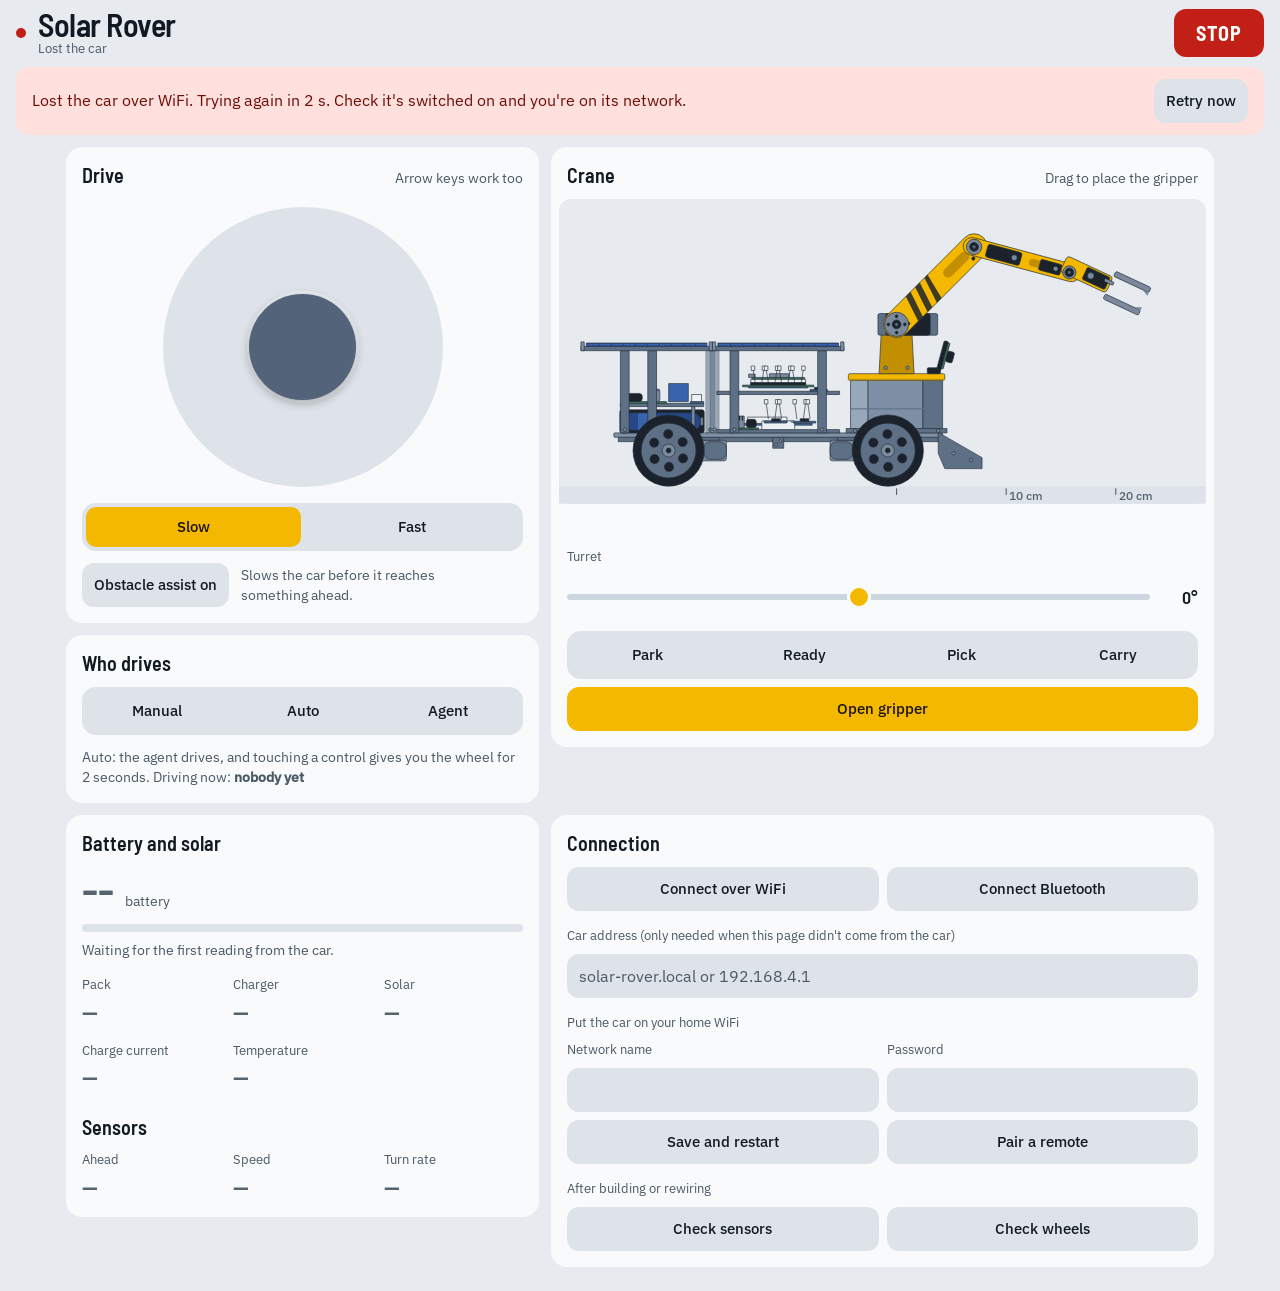
==== commit 0d24ede0: "TEST SENSORS: a bring-up check of every sensor, and check buttons in the app After TEST WHEELS, the " ====
--- a/firmware/car/web/index.html
+++ b/firmware/car/web/index.html
@@ -56,6 +56,9 @@
 button.primary{background:var(--hazard);color:var(--on-hazard)}
 .row{display:flex;gap:var(--s2)}
 .row>*{flex:1}
+.tests{list-style:none;margin:var(--s2) 0 0;padding:0;font-size:14px;line-height:1.4}
+.tests li{padding:6px 0;border-top:1px solid var(--raised)}
+.tests li.warn{color:var(--warn)}.tests li.fail{color:var(--bad)}
 .assist{display:flex;align-items:center;gap:var(--s3);margin-top:var(--s3)}
 .assist button{flex:none}.assist .hint{margin:0}
 .assist .hint.on{color:var(--warn)}
@@ -196,6 +199,9 @@
       </div>
       <div class="row" style="margin-top:var(--s2)"><button id="saveWifi">Save and restart</button><button id="pair">Pair a remote</button></div>
       <p class="hint" id="reply" role="status" aria-live="polite"></p>
+      <span class="label">After building or rewiring</span>
+      <div class="row"><button id="testSensors">Check sensors</button><button id="testWheels">Check wheels</button></div>
+      <ul class="tests" id="testOut" aria-live="polite" hidden></ul>
     </section>
 </main>
 <script src="crane.js"></script>
@@ -262,6 +268,7 @@
   // ---------- telemetry ----------
   let craneBusy = 0;
   function onLine(line) {
+    if (line && line.startsWith('TEST ')) { testLine(line.slice(5)); return; }
     if (!line || line[0] !== '{') { $('reply').textContent = line; return; }
     let t; try { t = JSON.parse(line); } catch (e) { return; }
     if (!live) { live = true; document.body.classList.add('live'); $('waiting').hidden = true; }
@@ -380,6 +387,20 @@
   }
   $('assist').onclick = () => { send(assistOn ? 'ASSIST OFF' : 'ASSIST ON'); showAssist(assistOn ? 0 : 1); };
 
+  // ---------- bring-up checks (TEST SENSORS / TEST WHEELS, docs/assembly.md step 8) ----------
+  function testLine(t) {
+    const out = $('testOut'); out.hidden = false;
+    const li = document.createElement('li');
+    li.textContent = t;
+    const w = ' ' + t + ' ';
+    if (w.includes(' FAIL ')) li.className = 'fail';
+    else if (w.includes(' WARN ') || / to fix /.test(w) || (t.startsWith('wheel ') && !/^wheel \w+ ok /.test(t))) li.className = 'warn';
+    out.appendChild(li);
+  }
+  const startTest = what => { $('testOut').replaceChildren(); send('TEST ' + what); };
+  $('testSensors').onclick = () => startTest('SENSORS');
+  $('testWheels').onclick = () => startTest('WHEELS');
+
   // ---------- buttons ----------
   $('stop').onclick = () => send('S');
   document.querySelectorAll('[data-mode]').forEach(b => b.onclick = () => send('M ' + b.dataset.mode));
